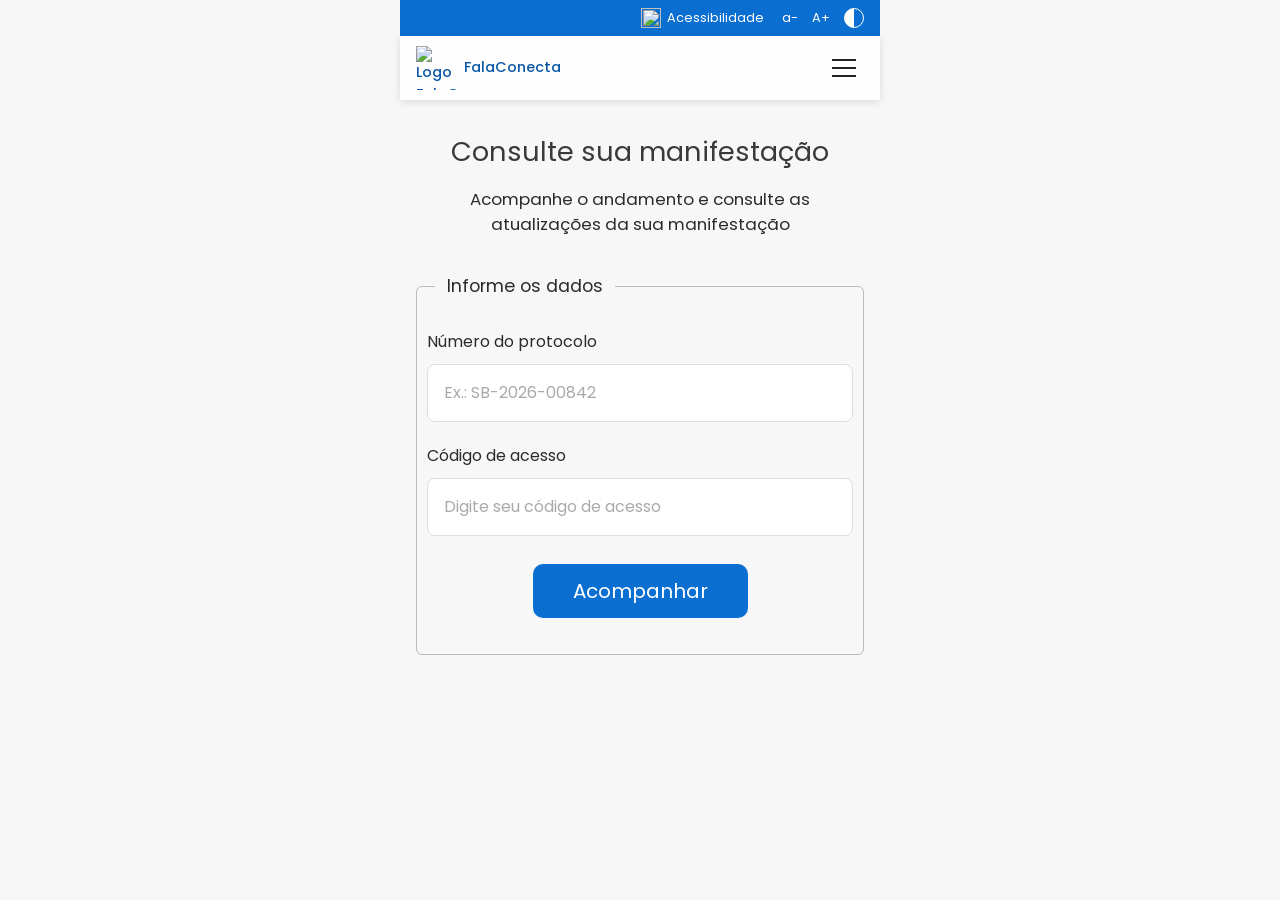
==== acompanhar.html @ 1b9bb94b "reclamação aprimorada" ====
<!DOCTYPE html>
<html lang="pt-br">
<head>
  <meta charset="UTF-8">
  <meta name="viewport" content="width=device-width, initial-scale=1">
  <title>Acompanhar solicitação - FalaConecta</title>
  <!-- Fontes -->
  <link rel="preconnect" href="https://fonts.googleapis.com">
  <link rel="preconnect" href="https://fonts.gstatic.com" crossorigin>
  <link href="https://fonts.googleapis.com/css2?family=Poppins:wght@300;400;500;600&display=swap" rel="stylesheet">
  <!-- Css -->
  <link rel="stylesheet" href="style.css">
  <link rel="stylesheet" href="reclamacao.css">
  <link rel="stylesheet" href="acompanhar.css">
</head>
<body>

  <!-- Acessibilidade -->
  <div class="acessibilidade">
    <a href="#" class="acessibilidade-link">
      <img src="imagens/acessibilidade.png" width="20" height="20" alt="">
      Acessibilidade
    </a>
    <button type="button" id="font-minus" aria-label="Diminuir fonte">a-</button>
    <button type="button" id="font-plus" aria-label="Aumentar fonte">A+</button>
    <button type="button" id="contrast" class="contraste-btn" aria-label="Alternar alto contraste"></button>
  </div>

  <!-- Header -->
  <header class="topo">
    <nav class="nav">
      <a href="index.html" class="logo">
        <img src="imagens/logo.png" alt="Logo FalaConecta" width="44" height="44">
        <span>FalaConecta</span>
      </a>
      <button class="menu-btn" id="menu-btn" aria-label="Abrir menu" aria-expanded="false" aria-controls="menu">
        <span></span><span></span><span></span>
      </button>
    </nav>
    <ul class="menu" id="menu" hidden>
      <li><a href="reclamacao.html">Fazer uma reclamação</a></li>
      <li><a href="sugestao.html">Enviar uma sugestão</a></li>
      <li><a href="acompanhar.html">Acompanhar solicitação</a></li>
      <li><a href="index.html#faq">Perguntas frequentes</a></li>
    </ul>
  </header>

  <main class="form-page">
    <h1 class="centro">Consulte sua manifestação</h1>
    <p class="sub">Acompanhe o andamento e consulte as atualizações da sua manifestação</p>

    <form id="form" novalidate>
      <fieldset>
        <legend>Informe os dados</legend>

        <div class="campo">
          <label for="protocolo">Número do protocolo</label>
          <input type="text" id="protocolo" name="protocolo" placeholder="Ex.: SB-2026-00842" autocomplete="off" autocapitalize="characters" spellcheck="false">
        </div>

        <div class="campo">
          <label for="codigo">Código de acesso</label>
          <input type="text" id="codigo" name="codigo" placeholder="Digite seu código de acesso" autocomplete="off" autocapitalize="characters" spellcheck="false">
        </div>

        <p class="erro erro-geral" id="erro" role="alert" hidden></p>
        <button type="submit" class="enviar" id="botao">Acompanhar</button>
      </fieldset>
    </form>

    <section class="resultado" id="resultado" aria-live="polite" hidden>
      <h2 id="r-protocolo"></h2>
      <span class="status" id="r-status"></span>
      <p class="meta" id="r-meta"></p>
      <h3>Andamento</h3>
      <ol class="linha" id="r-historico"></ol>
    </section>
  </main>

  <script src="script.js"></script>
  <script src="acompanhar.js"></script>
</body>
</html>
---- style.css ----
:root {
  --azul: #0a6fd0;
  --azul-escuro: #0b57a6;
  --fundo: #f7f7f7;
  --texto: #2b2b2b;
  --cinza: #5b5b5b;
  --rosa: #ecbdbd;
  --verde: #bfdccf;
  --azul-claro: #d6e6ee;
  --roxo: #5a5be0;
}

/* Resetar CSS */
* {
  margin: 0;
  padding: 0;
  box-sizing: border-box;
}

html {
  font-size: 16px;
}

body {
  font-family: "Poppins", sans-serif;
  background: var(--fundo);
  color: var(--texto);
  max-width: 480px;
  margin: 0 auto;
  overflow-x: hidden;
  line-height: 1.5;
}

a {
  color: inherit;
  text-decoration: none;
}
button {
  font: inherit;
  color: inherit;
  background: none;
  border: 0;
  cursor: pointer;
}
:focus-visible {
  outline: 3px solid #ffbf47;
  outline-offset: 2px;
}

/* Acessibilidade */
.acessibilidade {
  background: var(--azul);
  color: #fff;
  display: flex;
  justify-content: flex-end;
  align-items: center;
  gap: 14px;
  padding: 8px 16px;
  font-size: .8rem;
}
.acessibilidade-link {
  display: flex;
  align-items: center;
  gap: 6px;
  margin-right: 4px;
}
.contraste-btn {
  width: 20px;
  height: 20px;
  border-radius: 50%;
  border: 1.5px solid #fff;
  background: linear-gradient(90deg, #fff 50%, transparent 50%);
}

/* Header */
.hero {
  position: relative;
  min-height: 290px;
  padding-bottom: 36px;
  color: #fff;
  background: linear-gradient(rgba(10,111,208,.55), rgba(10,111,208,.55)), url("imagens/bg-header.png") center/cover, var(--azul);
}
.nav {
  display: flex;
  justify-content: space-between;
  align-items: center;
  padding: 10px 16px;
  background: rgba(255,255,255,.9);
}
.logo {
  display: flex;
  align-items: center;
  gap: 4px;
  color: var(--azul-escuro);
  font-size: .9rem;
  font-weight: 500;
}
.logo img {
  object-fit: cover;
}
.menu-btn {
  display: grid;
  gap: 6px;
  padding: 8px;
}
.menu-btn span {
  display: block;
  width: 24px;
  height: 2px;
  background: #222;
}
.menu {
  list-style: none;
  background: var(--azul-escuro);
  padding: 8px 16px;
}
.menu li a {
  display: block;
  padding: 12px 0;
  border-bottom: 1px solid rgba(255,255,255,.2);
}
.hero-box {
  margin: 36px 24px 0;
  padding: 28px 28px;
  text-align: center;
  background: rgba(255,255,255,.18);
  backdrop-filter: blur(12px);
}
.hero-box h1 {
  font-size: 1.26rem;
  font-weight: 400;
  margin-bottom: 8px;
}
.hero-box p {
  font-size: 1rem;
  font-weight: 300;
  opacity: .95;
}

/* Canais */
.canais {
  margin: 32px 16px 0 16px;
  padding: 28px 16px;
  border: 1px solid #bbb;
  border-radius: 24px;
  display: grid;
  gap: 28px;
}
.canal {
  display: flex;
  gap: 16px;
  padding: 24px 10px;
  border-radius: 4px;
  transition: all .15s ease-in-out;
}
.canal:hover {
  transform: scale(1.01);
}
.canal:active {
  transform: scale(.98);
}
.canal svg {
  flex: none;
}
.canal h2 {
  font-size: 1.16rem;
  font-weight: 400;
  margin-bottom: 8px;
}
.canal p {
  font-size: .9rem;
  color: var(--cinza);
  font-weight: 400;
}
.canal--rosa {
  background: var(--rosa);
}
.canal--verde {
  background: var(--verde);
}
.canal--azul {
  background: var(--azul-claro);
}

/* Avisos */
.dicas {
  position: relative;
  margin-block: 56px;
}
.dicas h2 {
  font-size: 1.8rem;
  font-weight: 400;
  padding: 0 16px;
  margin-bottom: 20px;
}
.carrossel {
  display: flex;
  overflow-x: auto;
  scroll-snap-type: x mandatory;
  scrollbar-width: none;
  gap: 12px;
  padding: 0 8px;
}
.carrossel::-webkit-scrollbar {
  display: none;
}
.slide {
  flex: 0 0 100%;
  scroll-snap-align: center;
  aspect-ratio: 374 / 212;
  background: #ddd;
  box-shadow: 0 2px 6px rgba(0,0,0,.25);
}
.slide img {
  width: 100%;
  height: 100%;
  object-fit: cover;
  display: block;
}

/* FAQ */
.faq {
  padding: 0 16px;
}
.faq h2 {
  font-size: 1.6rem;
  font-weight: 600;
  color: var(--cinza);
  margin-bottom: 20px;
}
.faq-item {
  border-bottom: 1px solid #222;
}
.faq-q {
  width: 100%;
  display: flex;
  justify-content: space-between;
  align-items: center;
  text-align: left;
  padding: 16px 0;
  font-weight: 500;
}
.icon {
  position: relative;
  width: 16px;
  height: 16px;
  flex: none;
  color: var(--roxo);
}
.icon::before,
.icon::after {
  content: "";
  position: absolute;
  background: currentColor;
  top: 50%;
  left: 0;
  width: 100%;
  height: 2px;
  transform: translateY(-50%);
  transition: transform .2s ease;
}
.icon::after {
  transform: translateY(-50%)
  rotate(90deg);
}
.faq-item.open .icon::after {
  transform: translateY(-50%)
  rotate(0);
}
.faq-a {
  display: grid;
  grid-template-rows: 0fr;
  transition: grid-template-rows .25s ease;
}
.faq-a > p {
  overflow: hidden;
  font-size: .9rem;
}
.faq-item.open .faq-a {
  grid-template-rows: 1fr;
}
.faq-item.open .faq-a > p {
  padding-bottom: 14px;
}

/* Footer */
.footer {
  margin-top: 40px;
  padding: 32px 20px 20px; 
  background: linear-gradient(180deg, #eceefc 0%, #cfd3f7 100%);
  border-radius: 24px 24px 0 0;
  font-size: .8rem;
}
.footer h3 {
  font-size: .95rem;
  font-weight: 600;
  margin-bottom: 10px;
}
.footer a {
  transition: all .15s ease-in-out;
}
.footer a:hover {
  color: var(--roxo);
}
.footer-logo {
  display: flex;
  justify-content: center;
  align-items: center;
  gap: 8px;
  padding-bottom: 20px;
  margin-bottom: 22px;
  border-bottom: 1px solid rgba(90, 91, 224, .25);
}
.footer-logo img {
  object-fit: cover;
}
.footer-logo strong {
  display: block;
  font-weight: 600;
  color: var(--azul-escuro);
}
.footer-logo span {
  font-size: .8rem;
  color: var(--cinza);
}
.footer-colunas {
  display: grid;
  grid-template-columns: 1.5fr 1fr;
  gap: 24px;
}
.footer-colunas ul {
  list-style: none;
  display: grid;
  gap: 8px;
}
.footer-colunas li a {
  font-size: .85rem;
}
.social-icons {
  display: flex;
  gap: 12px;
}
.social-icons a {
  width: 36px;
  height: 36px;
  border-radius: 50%;
  display: grid;
  place-items: center;
  box-shadow: 0 2px 6px rgba(0, 0, 0, .2);
  transition: transform .15s ease;
}
.social-icons a:hover {
  transform: translateY(-2px);
  color: inherit;
}
.s-insta {
  background: linear-gradient(45deg, #f9a03f, #dc2a82, #7c3aed);
}
.s-face {
  background: #1877f2;
}
.s-yt {
  background: #e00;
}
.contato {
  margin-top: 24px;
  display: grid;
  gap: 8px;
  justify-items: center;
}
.contato h3 {
  margin-bottom: 2px;
}
.contato a {
  display: inline-flex;
  align-items: center;
  gap: 8px;
}
.contato svg {
  color: var(--roxo);
  flex: none;
}
.copy {
  margin-top: 24px;
  padding-top: 16px;
  border-top: 1px solid rgba(0, 0, 0, .25);
  text-align: center;
  font-size: .75rem;
  font-weight: 500;
}

/* Contraste */
body.alto-contraste {
  background: #000;
  color: #fff;
}
body.alto-contraste .canal,
body.alto-contraste .canais {
  background: #000;
  border-color: #ff0;
  color: #ff0;
}
body.alto-contraste .canal {
  border: 2px solid #ff0;
}
body.alto-contraste .canal p,
body.alto-contraste .faq h2 {
  color: #fff;
}
body.alto-contraste .faq-item {
  border-color: #fff;
}
body.alto-contraste .footer {
  background: #111;
}
---- reclamacao.css ----
.form-page { padding: 32px 16px 40px; }
.form-page h1 { font-size: 1.7rem; font-weight: 400; margin-bottom: 40px; color: #3a3a3a; }

fieldset { border: 1px solid #bbb; border-radius: 6px; padding: 8px 10px 36px; min-width: 0; }
legend { font-size: 1.1rem; padding: 0 12px; margin-left: 8px; }

.campo { margin-top: 22px; }
.campo > label, .label { display: block; font-size: 1rem; margin-bottom: 10px; }
.obrig { color: #d00; margin-left: 2px; }
.campo small { font-size: .75rem; color: #444; }

input[type="text"], input[type="email"], input[type="tel"], textarea, select {
  width: 100%; font: inherit; font-size: 1rem; color: var(--texto);
  border: 1px solid #333; border-radius: 8px; background: transparent;
  padding: 0 16px; height: 58px;
}
textarea { height: 160px; padding: 12px 16px; resize: vertical; }
::placeholder { color: #aaa; }
input:focus, textarea:focus, select:focus { outline: 3px solid #ffbf47; outline-offset: 1px; }

.select-wrap { position: relative; }
.select-wrap select {
  appearance: none; -webkit-appearance: none;
  height: 44px; background: #fff; border-color: #e3e3e3;
  box-shadow: 0 1px 4px rgba(0,0,0,.15);
}
.select-wrap::after {
  content: ""; position: absolute; right: 18px; top: 50%;
  width: 7px; height: 7px; margin-top: -6px;
  border-right: 2px solid #222; border-bottom: 2px solid #222;
  transform: rotate(45deg); pointer-events: none;
}

/* Upload */
.dropzone:has(input:focus-visible), #foto:focus-visible + * { outline: 3px solid #ffbf47; }
.sr-only { position: absolute; width: 1px; height: 1px; overflow: hidden; clip: rect(0 0 0 0); }
#foto:focus-visible ~ * { outline: none; }

/* Checkbox / radio customizados */
.opcao { margin-top: 28px; }
.check { display: flex; align-items: center; gap: 10px; cursor: pointer; font-size: 1rem; }
.check input { position: absolute; opacity: 0; width: 1px; height: 1px; }
.box {
  flex: none; width: 26px; height: 26px; border-radius: 6px;
  border: 1px solid #ccc; background: #fff; position: relative;
}
.check input:checked + .box { background: var(--roxo); border-color: var(--roxo); }
.check input:checked + .box::after {
  content: ""; position: absolute; left: 8px; top: 3px; width: 6px; height: 12px;
  border: solid #fff; border-width: 0 2px 2px 0; transform: rotate(45deg);
}
.check input:focus-visible + .box { outline: 3px solid #ffbf47; outline-offset: 2px; }
.dica { margin: 8px 0 0; font-size: .9rem; color: #aaa; }
.check a { text-decoration: underline; }
.termos { margin-top: 36px; }
.termos .check { align-items: flex-start; }
.termos .box { margin-top: 3px; }

/* Bloco de identificação */
.extra { margin-top: 28px; }
.extra[hidden] { display: none; }
.extra h2 { font-size: 1.35rem; font-weight: 400; }
.extra .lead { font-size: 1.05rem; margin-top: 6px; }

.erro { color: #c00; font-size: .85rem; margin-top: 6px; }
.erro[hidden], .sucesso[hidden] { display: none; }
.invalido { border-color: #c00 !important; }

.enviar {
  display: block; margin: 28px auto 0; padding: 12px 40px;
  background: #0a6fd0; color: #fff; border-radius: 10px; font-size: 1.25rem;
}
.enviar:active { transform: scale(.97); }
.sucesso { margin-top: 20px; text-align: center; color: #0a7a3d; font-weight: 500; }

body.alto-contraste .form-page { background: #000; color: #fff; }
body.alto-contraste .form-page h1 { color: #fff; }
body.alto-contraste input, body.alto-contraste textarea { color: #fff; border-color: #ff0; }
body.alto-contraste fieldset { border-color: #ff0; }

/* Topo (sem hero) */
.topo .nav { box-shadow: 0 2px 8px rgba(0, 0, 0, .12); }
body.alto-contraste .topo .nav { background: #000; }
body.alto-contraste .logo { color: #ff0; }
body.alto-contraste .menu-btn span { background: #fff; }

/* ===== Área da foto ===== */
.campo > .dropzone {
  position: relative;
  display: flex;
  align-items: center;
  justify-content: center;
  height: 128px;
  margin-bottom: 0;
  background: #7eb1e0;
  border: 2px dashed #555;
  cursor: pointer;
  overflow: hidden;
}
.dropzone svg { display: block; flex: none; }
.dropzone img {
  position: absolute;
  inset: 0;
  width: 100%;
  height: 100%;
  object-fit: cover;
}
.dropzone img[hidden] { display: none; }
.dropzone.tem-foto svg,
.dropzone:has(img:not([hidden])) svg { display: none; }

/* ===== Modal ===== */
.modal {
  border: 0;
  border-radius: 16px;
  padding: 24px 20px 20px;
  width: min(92vw, 360px);
  margin: auto;
  box-shadow: 0 10px 30px rgba(0, 0, 0, .25);
  font-family: inherit;
  color: var(--texto);
}
.modal::backdrop { background: rgba(0, 0, 0, .45); }
.modal-x {
  position: absolute;
  top: 12px;
  right: 16px;
  font-size: 1.8rem;
  line-height: 1;
  color: #555;
}
.modal-icone {
  width: 40px;
  height: 40px;
  margin: 4px 0 18px 8px;
  border-radius: 50%;
  display: grid;
  place-items: center;
  background: #d5f5e0;
  box-shadow: 0 0 0 8px #e9fbf0;
}
.modal h2 { font-size: 1.15rem; font-weight: 600; margin-bottom: 6px; }
.modal-texto { font-size: .9rem; color: #555; margin-bottom: 22px; }
.modal h3 { font-size: .95rem; font-weight: 600; margin-top: 14px; }
.dado {
  display: flex;
  align-items: center;
  gap: 14px;
  margin: 10px 0 4px;
  font-size: 1rem;
}
.copiar { display: grid; place-items: center; padding: 4px; color: #444; }
.copiar .i-ok { display: none; }
.copiar.copiado .i-copiar { display: none; }
.copiar.copiado .i-ok { display: block; }
.modal-encerrar {
  width: 100%;
  margin: 24px 0 0;
  padding: 12px;
  font-size: 1rem;
  font-weight: 500;
}
---- acompanhar.css ----
/* Textos de abertura */
.form-page h1.centro {
  text-align: center;
  margin-bottom: 14px;
}
.sub {
  text-align: center;
  font-size: 1.05rem;
  margin: 0 4px 36px;
}

/* Campos com borda clara, como no Figma */
#form input[type="text"] {
  border-color: #ddd;
  background: #fff;
}
.erro-geral {
  margin-top: 18px;
  text-align: center;
}

/* Resultado */
.resultado {
  margin-top: 28px;
  padding: 20px 16px;
  background: #fff;
  border: 1px solid #ddd;
  border-radius: 10px;
}
.resultado[hidden] { display: none; }
.resultado h2 {
  font-size: 1.15rem;
  font-weight: 500;
}
.resultado h3 {
  margin-top: 18px;
  font-size: .95rem;
  font-weight: 600;
}
.status {
  display: inline-block;
  margin: 8px 0 12px;
  padding: 4px 12px;
  border-radius: 20px;
  background: var(--azul-claro);
  font-size: .9rem;
  font-weight: 500;
}
.meta {
  font-size: .9rem;
  color: var(--cinza);
}
.linha {
  list-style: none;
  margin: 14px 0 0 6px;
  padding-left: 18px;
  border-left: 2px solid #bcd;
}
.linha li {
  position: relative;
  margin-bottom: 16px;
  font-size: .9rem;
}
.linha li::before {
  content: "";
  position: absolute;
  left: -25px;
  top: 6px;
  width: 12px;
  height: 12px;
  border-radius: 50%;
  background: var(--azul);
}
.linha time {
  display: block;
  font-size: .8rem;
  color: var(--cinza);
}

body.alto-contraste .resultado { background: #000; border-color: #ff0; }
body.alto-contraste .status { background: #ff0; color: #000; }
body.alto-contraste .meta,
body.alto-contraste .linha time { color: #ddd; }
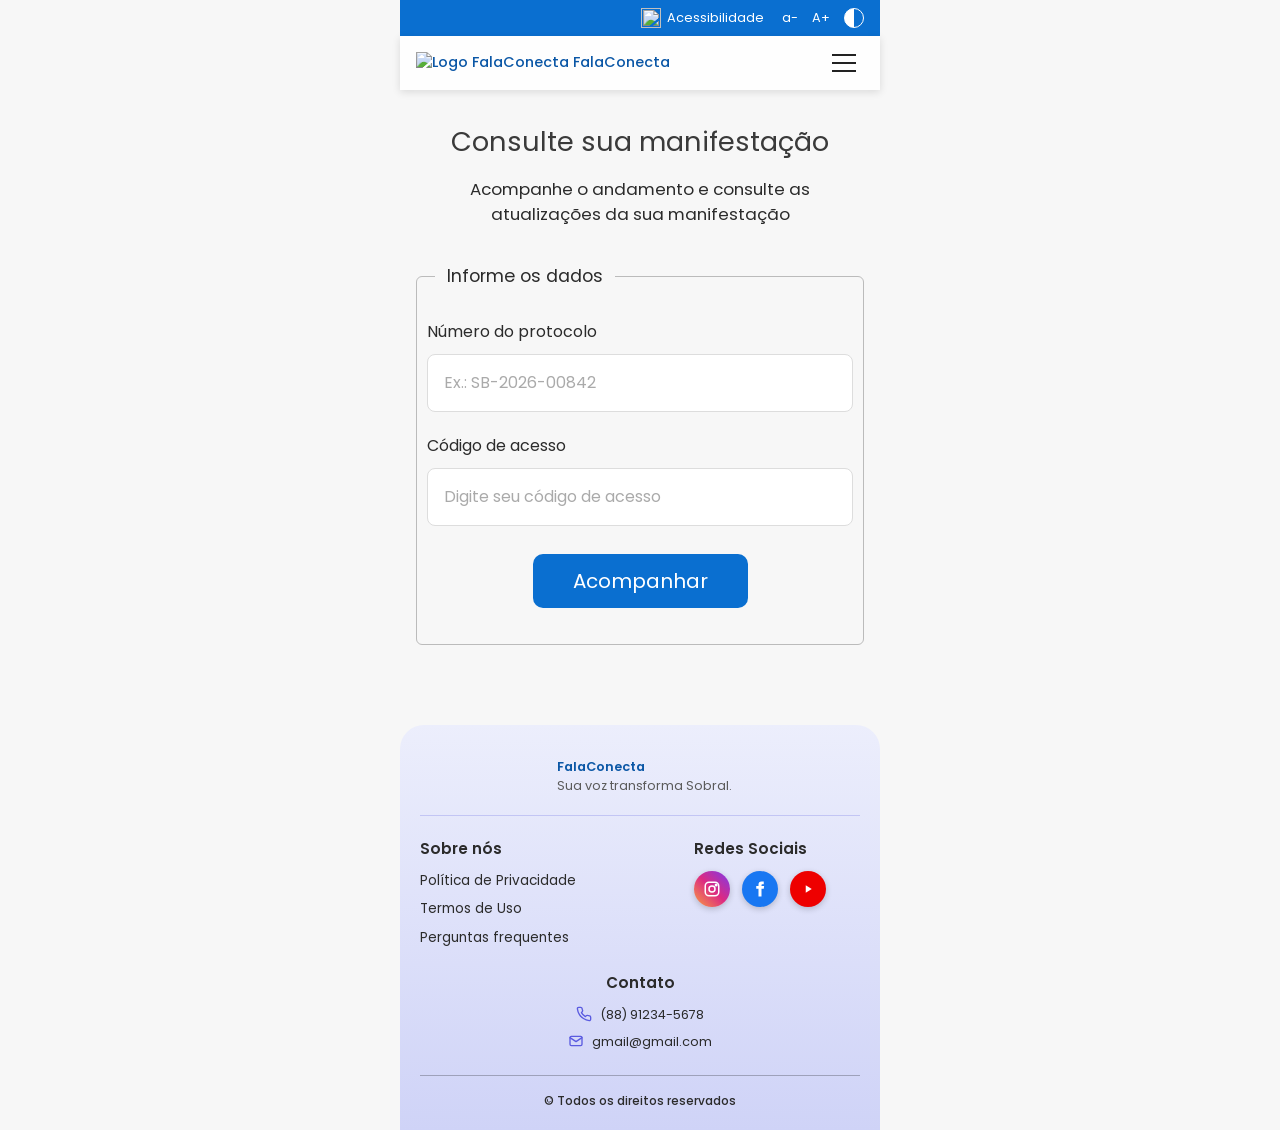
==== commit fc42b3f2: "versão beta, falaconecta" ====
--- a/acompanhar.html
+++ b/acompanhar.html
@@ -30,7 +30,7 @@
   <header class="topo">
     <nav class="nav">
       <a href="index.html" class="logo">
-        <img src="imagens/logo.png" alt="Logo FalaConecta" width="44" height="44">
+        <img src="imagens/logo.png" alt="Logo FalaConecta">
         <span>FalaConecta</span>
       </a>
       <button class="menu-btn" id="menu-btn" aria-label="Abrir menu" aria-expanded="false" aria-controls="menu">
@@ -77,6 +77,53 @@
     </section>
   </main>
 
+  <footer class="footer">
+    <div class="footer-logo">
+      <img src="imagens/logo.png" alt="">
+      <div>
+        <strong>FalaConecta</strong>
+        <span>Sua voz transforma Sobral.</span>
+      </div>
+    </div>
+
+    <div class="footer-colunas">
+      <nav aria-label="Sobre nós">
+        <h3>Sobre nós</h3>
+        <ul>
+          <li><a href="termos.html#privacidade">Política de Privacidade</a></li>
+          <li><a href="termos.html#termos">Termos de Uso</a></li>
+          <li><a href="index.html#faq">Perguntas frequentes</a></li>
+        </ul>
+      </nav>
+
+      <div>
+        <h3>Redes Sociais</h3>
+        <div class="social-icons">
+          <a href="#" aria-label="Instagram" class="s-insta"><svg width="18" height="18" viewBox="0 0 24 24" fill="none" stroke="#fff" stroke-width="2" aria-hidden="true"><rect x="3" y="3" width="18" height="18" rx="5"/><circle cx="12" cy="12" r="4"/><circle cx="17.5" cy="6.5" r="1" fill="#fff"/></svg></a>
+          <a href="#" aria-label="Facebook" class="s-face"><svg width="18" height="18" viewBox="0 0 24 24" fill="#fff" aria-hidden="true"><path d="M14 8V6.5c0-.7.3-1 1-1h2V2h-3a4 4 0 0 0-4 4v2H7v3.5h3V22h4V11.5h3L17.5 8z"/></svg></a>
+          <a href="#" aria-label="YouTube" class="s-yt"><svg width="18" height="18" viewBox="0 0 24 24" fill="#fff" aria-hidden="true"><path d="M9 7l8 5-8 5z"/></svg></a>
+        </div>
+      </div>
+    </div>
+
+    <div class="contato">
+      <h3>Contato</h3>
+      <a href="tel:+5588912345678">
+        <svg width="16" height="16" viewBox="0 0 24 24" fill="none" stroke="currentColor" stroke-width="2" stroke-linecap="round" stroke-linejoin="round" aria-hidden="true"><path d="M22 16.9v3a2 2 0 0 1-2.2 2 19.8 19.8 0 0 1-8.6-3.1 19.5 19.5 0 0 1-6-6A19.8 19.8 0 0 1 2.1 4.2 2 2 0 0 1 4.1 2h3a2 2 0 0 1 2 1.7c.1 1 .4 1.9.7 2.8a2 2 0 0 1-.5 2.1L8.1 9.9a16 16 0 0 0 6 6l1.3-1.3a2 2 0 0 1 2.1-.4c.9.3 1.8.6 2.8.7a2 2 0 0 1 1.7 2z"/></svg>
+        (88) 91234-5678
+      </a>
+      <a href="mailto:gmail@gmail.com">
+        <svg width="16" height="16" viewBox="0 0 24 24" fill="none" stroke="currentColor" stroke-width="2" stroke-linecap="round" stroke-linejoin="round" aria-hidden="true"><rect x="3" y="5" width="18" height="14" rx="2"/><path d="M3 7l9 6 9-6"/></svg>
+        gmail@gmail.com
+      </a>
+    </div>
+
+    <p class="copy">© Todos os direitos reservados</p>
+  </footer>
+
+  <script src="https://cdn.jsdelivr.net/npm/@supabase/supabase-js@2.45.4/dist/umd/supabase.min.js"></script>
+  <script src="supabase-config.js"></script>
+  <script src="api.js"></script>
   <script src="script.js"></script>
   <script src="acompanhar.js"></script>
 </body>
--- a/style.css
+++ b/style.css
@@ -113,6 +113,7 @@
   list-style: none;
   background: var(--azul-escuro);
   padding: 8px 16px;
+  color: white;
 }
 .menu li a {
   display: block;
--- a/reclamacao.css
+++ b/reclamacao.css
@@ -160,3 +160,6 @@
   font-size: 1rem;
   font-weight: 500;
 }
+
+/* Campo-isca anti-robô */
+.isca { position: absolute; left: -9999px; width: 1px; height: 1px; overflow: hidden; }
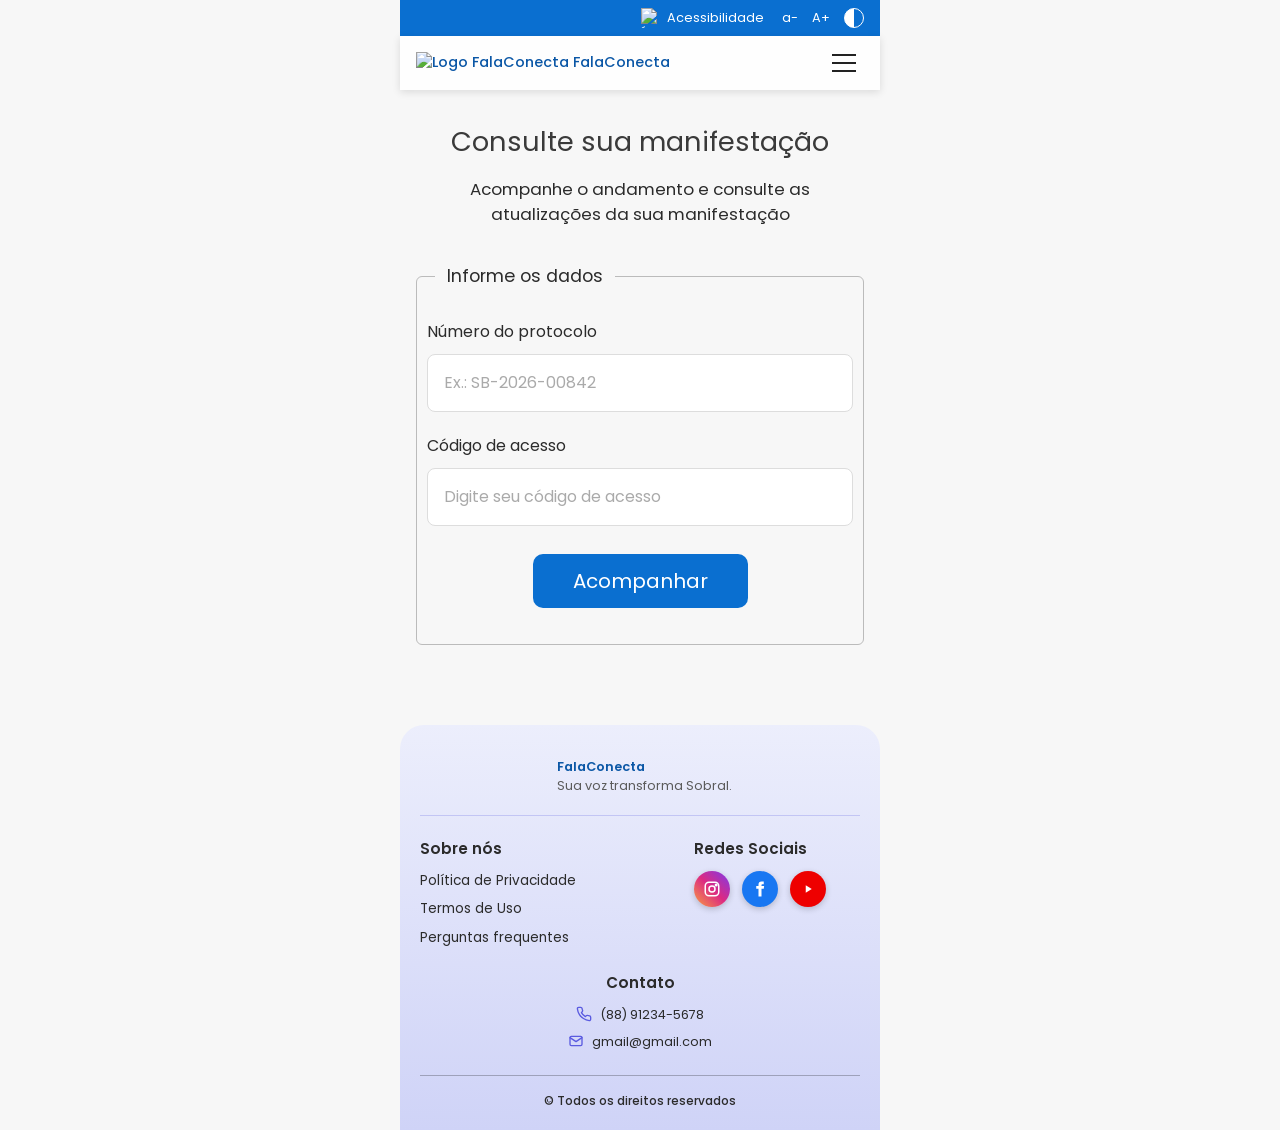
==== commit a656a0b8: "alguns ajustes" ====
--- a/acompanhar.html
+++ b/acompanhar.html
@@ -18,7 +18,7 @@
   <!-- Acessibilidade -->
   <div class="acessibilidade">
     <a href="#" class="acessibilidade-link">
-      <img src="imagens/acessibilidade.png" width="20" height="20" alt="">
+      <img src="imagens/acessibilidade.png" width="20" height="20" alt="Ícone Acessibilidade">
       Acessibilidade
     </a>
     <button type="button" id="font-minus" aria-label="Diminuir fonte">a-</button>
@@ -45,6 +45,7 @@
     </ul>
   </header>
 
+  <!-- Formulário -->
   <main class="form-page">
     <h1 class="centro">Consulte sua manifestação</h1>
     <p class="sub">Acompanhe o andamento e consulte as atualizações da sua manifestação</p>
@@ -77,6 +78,7 @@
     </section>
   </main>
 
+  <!-- Rodapé -->
   <footer class="footer">
     <div class="footer-logo">
       <img src="imagens/logo.png" alt="">
--- a/style.css
+++ b/style.css
@@ -30,7 +30,6 @@
   overflow-x: hidden;
   line-height: 1.5;
 }
-
 a {
   color: inherit;
   text-decoration: none;
@@ -41,10 +40,6 @@
   background: none;
   border: 0;
   cursor: pointer;
-}
-:focus-visible {
-  outline: 3px solid #ffbf47;
-  outline-offset: 2px;
 }
 
 /* Acessibilidade */
--- a/reclamacao.css
+++ b/reclamacao.css
@@ -90,7 +90,7 @@
   display: flex;
   align-items: center;
   justify-content: center;
-  height: 128px;
+  height: 328px;
   margin-bottom: 0;
   background: #7eb1e0;
   border: 2px dashed #555;
@@ -163,3 +163,14 @@
 
 /* Campo-isca anti-robô */
 .isca { position: absolute; left: -9999px; width: 1px; height: 1px; overflow: hidden; }
+
+/* Botão da câmera */
+.btn-camera {
+  display: flex; align-items: center; justify-content: center; gap: 8px;
+  width: 100%; margin-top: 10px; padding: 10px 14px;
+  border: 1px solid var(--azul); border-radius: 8px;
+  color: var(--azul); font-size: .95rem; background: #fff;
+}
+.btn-camera:hover { background: #eef5fc; }
+.btn-camera[hidden] { display: none; }
+.dica-foto { margin-top: 8px; font-size: .8rem; color: #888; }
--- a/acompanhar.css
+++ b/acompanhar.css
@@ -1,4 +1,4 @@
-/* Textos de abertura */
+/* Textos inicial */
 .form-page h1.centro {
   text-align: center;
   margin-bottom: 14px;
@@ -9,7 +9,7 @@
   margin: 0 4px 36px;
 }
 
-/* Campos com borda clara, como no Figma */
+/* Campos de entrada */
 #form input[type="text"] {
   border-color: #ddd;
   background: #fff;
@@ -27,7 +27,9 @@
   border: 1px solid #ddd;
   border-radius: 10px;
 }
-.resultado[hidden] { display: none; }
+.resultado[hidden] {
+  display: none;
+}
 .resultado h2 {
   font-size: 1.15rem;
   font-weight: 500;
@@ -77,7 +79,15 @@
   color: var(--cinza);
 }
 
-body.alto-contraste .resultado { background: #000; border-color: #ff0; }
-body.alto-contraste .status { background: #ff0; color: #000; }
+body.alto-contraste .resultado {
+  background: #000;
+  border-color: #ff0;
+}
+body.alto-contraste .status {
+  background: #ff0;
+  color: #000;
+}
 body.alto-contraste .meta,
-body.alto-contraste .linha time { color: #ddd; }
+body.alto-contraste .linha time {
+  color: #ddd;
+}
